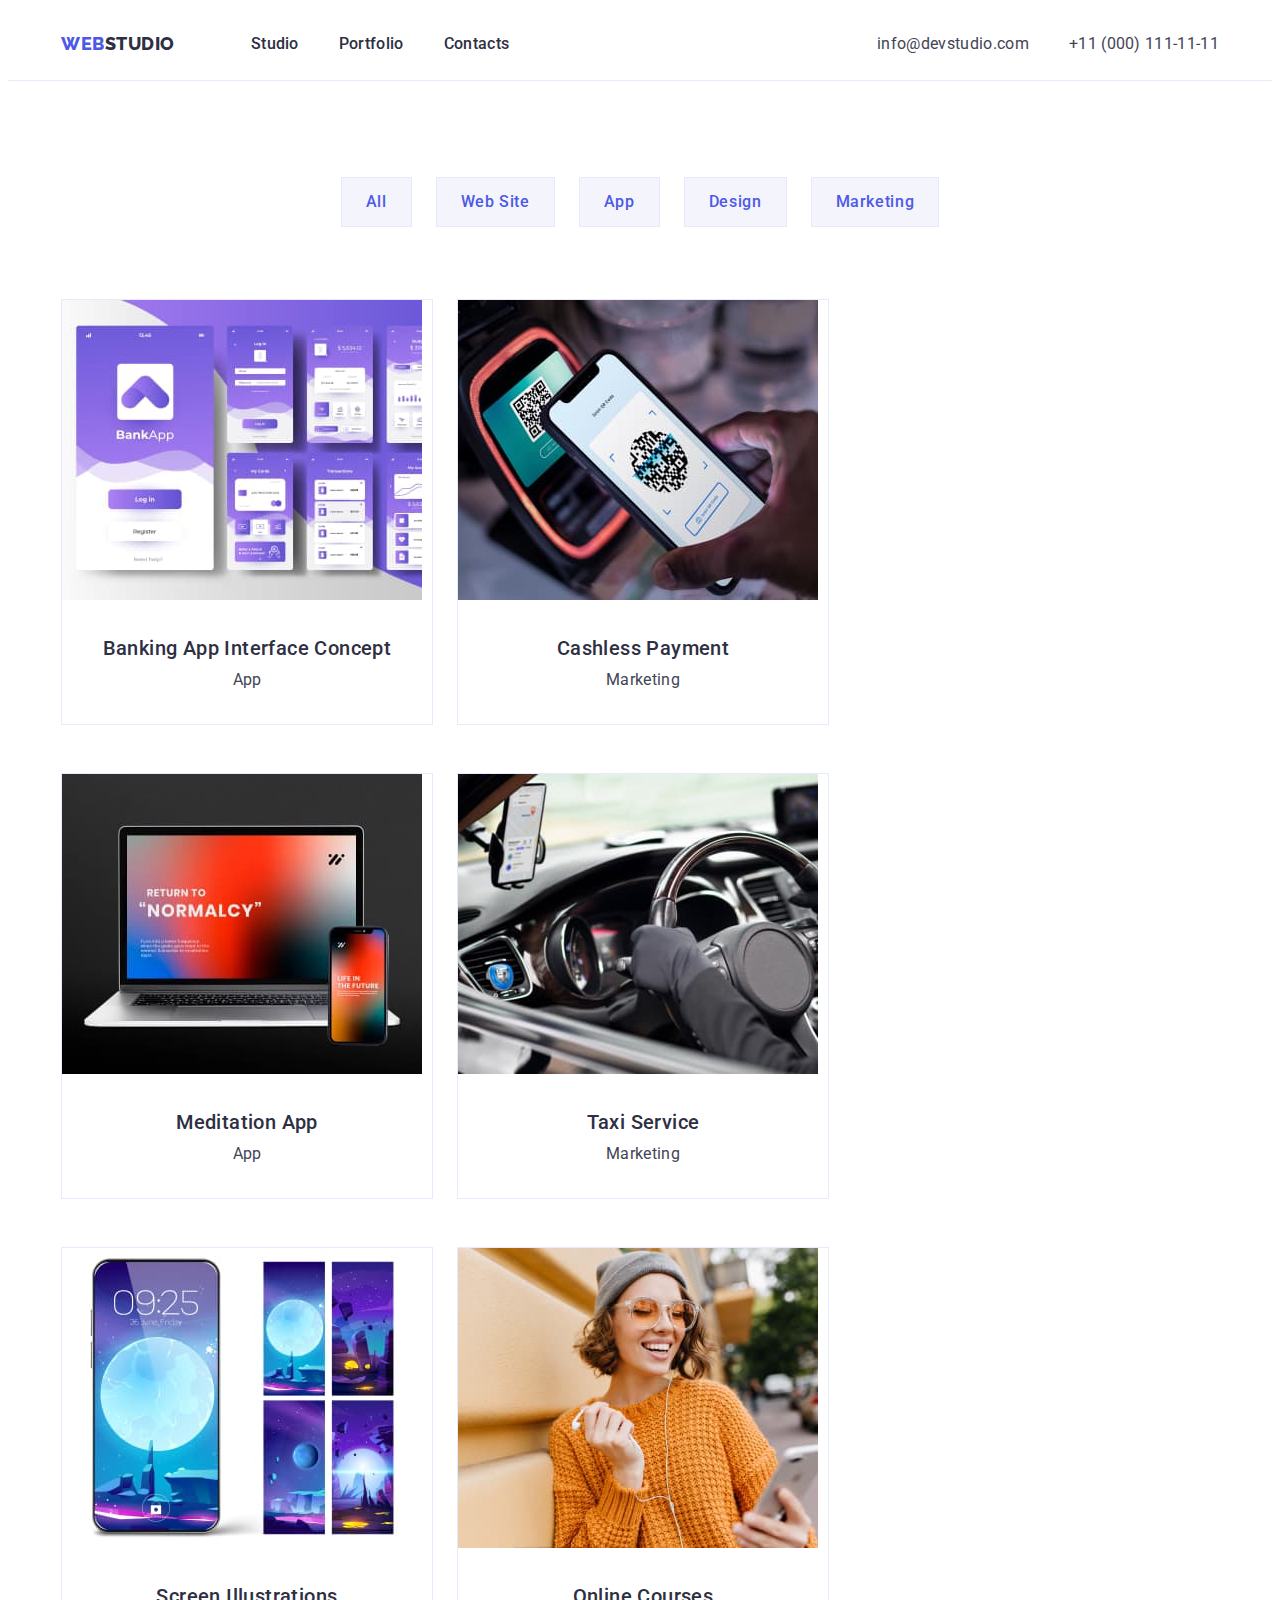
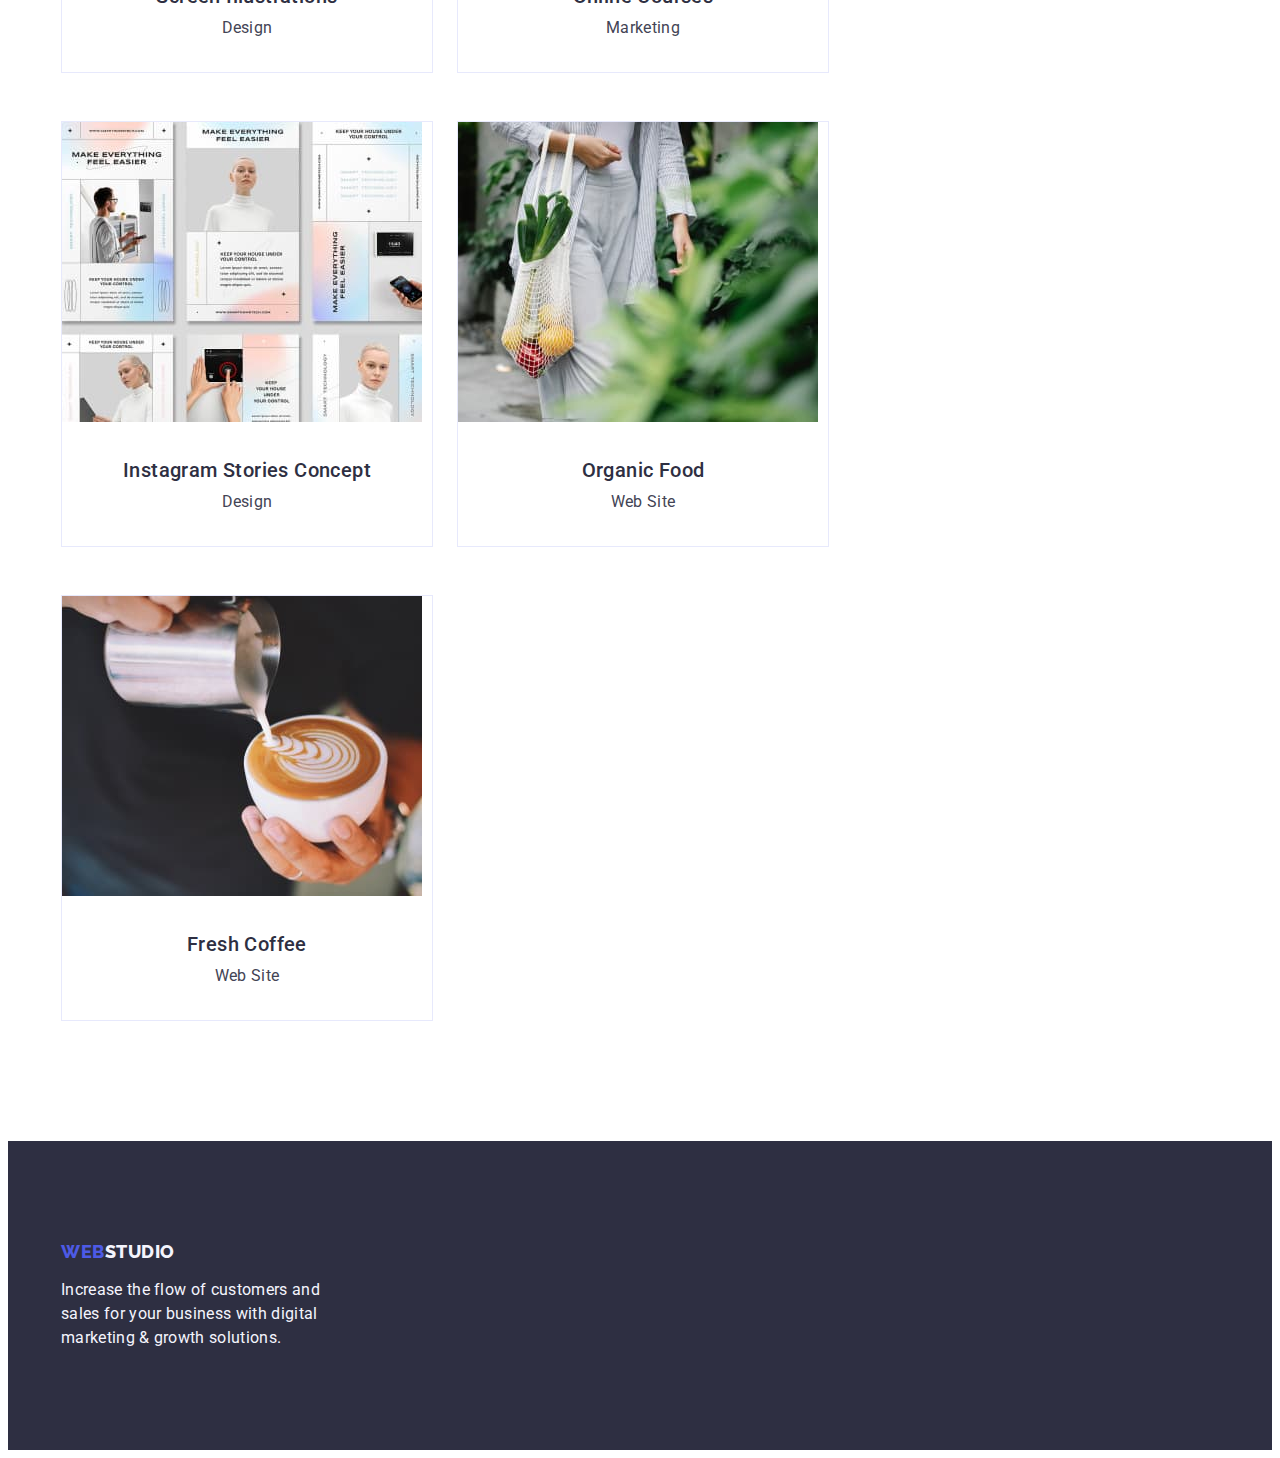
==== portfolio.html @ 0ecf893f "intermediate" ====
<!DOCTYPE html>
<html lang="en">
  <head>
    <meta charset="UTF-8" />
    <meta name="viewport" content="width=device-width, initial-scale=1.0" />
    <title>Portfolio</title>
    <link rel="preconnect" href="https://fonts.googleapis.com" />
    <link rel="preconnect" href="https://fonts.gstatic.com" crossorigin />
    <link
      href="https://fonts.googleapis.com/css2?family=Raleway:wght@800&family=Roboto:wght@400;500;700;900&display=swap"
      rel="stylesheet"
    />
    <link rel="stylesheet" href="./css/styles.css" />
  </head>
  <body>
    <header class="header">
      <div class="container header-container">
        <nav class="header-nav">
          <a class="header-logo link" href="./index.html"
            >Web<span class="header-logo-studio">Studio</span></a>
          <ul class="header-nav-list list">
            <li class="header-nav-item">
              <a class="header-nav-link link" href="./index.html">Studio</a>
            </li>
            <li class="header-nav-item">
              <a class="header-nav-link link" href="./portfolio.html"
                >Portfolio</a
              >
            </li>
            <li class="header-nav-item">
              <a class="header-nav-link link" href="">Contacts</a>
            </li>
          </ul>
        </nav>

        <address class="header-address">
          <ul class="header-address-list list">
            <li class="header-address-item">
              <a class="header-address-link link" href="mailto:info@devstudio.com"
                >info@devstudio.com</a
              >
            </li>
            <li class="header-address-item">
              <a class="header-address-link link" href="tel:+110001111111"
                >+11 (000) 111-11-11</a
              >
            </li>
          </ul>
        </address>
      </div>
    </header>

    <main>
      <section>
        <div class="container">
          <h1 class="visually-hidden">Catalog</h1>
          <div class="catalog-btn-wrap">
            <ul class="catalog-btn-list list">
              <li class="catalog-btn-item">
                <button class="catalog-btn" type="button">All</button>
              </li>
              <li class="catalog-btn-item">
                <button class="catalog-btn" type="button">Web Site</button>
              </li>
              <li class="catalog-btn-item">
                <button class="catalog-btn" type="button">App</button>
              </li>
              <li class="catalog-btn-item">
                <button class="catalog-btn" type="button">Design</button>
              </li>
              <li class="catalog-btn-item">
                <button class="catalog-btn" type="button">Marketing</button>
              </li>
            </ul>
          </div>

          <div class="catalog-project-wrap">
            <ul class="catalog-project-list list">
              <li class="catalog-project-item">
                <a class="cataloge-link link" href="">
                  <img
                    src="./images/project-1.jpg"
                    alt="Banking App Interface Concept"
                    width="360"
                    height="300"
                  />
                  <h2 class="catalog-project-title">
                    Banking App Interface Concept
                  </h2>
                  <p class="catalog-project-text">App</p>
                </a>
              </li>
              <li class="catalog-project-item">
                <a class="cataloge-link link" href="">
                  <img
                    src="./images/project-2.jpg"
                    alt="Cashless Payment"
                    width="360"
                    height="300"
                  />
                  <h2 class="catalog-project-title">Cashless Payment</h2>
                  <p class="catalog-project-text">Marketing</p>
                </a>
              </li>
              <li class="catalog-project-item">
                <a class="cataloge-link link" href="">
                  <img
                    src="./images/project-3.jpg"
                    alt="Meditation App"
                    width="360"
                    height="300"
                  />
                  <h2 class="catalog-project-title">Meditation App</h2>
                  <p class="catalog-project-text">App</p>
                </a>
              </li>
              <li class="catalog-project-item">
                <a class="cataloge-link link" href="">
                  <img
                    src="./images/project-4.jpg"
                    alt="Taxi Service"
                    width="360"
                    height="300"
                  />
                  <h2 class="catalog-project-title">Taxi Service</h2>
                  <p class="catalog-project-text">Marketing</p>
                </a>
              </li>
              <li class="catalog-project-item">
                <a class="cataloge-link link" href="">
                  <img
                    src="./images/project-5.jpg"
                    alt="Screen Illustrations"
                    width="360"
                    height="300"
                  />
                  <h2 class="catalog-project-title">Screen Illustrations</h2>
                  <p class="catalog-project-text">Design</p>
                </a>
              </li>
              <li class="catalog-project-item">
                <a class="cataloge-link link" href="">
                  <img
                    src="./images/project-6.jpg"
                    alt="Online Courses"
                    width="360"
                    height="300"
                  />
                  <h2 class="catalog-project-title">Online Courses</h2>
                  <p class="catalog-project-text">Marketing</p>
                </a>
              </li>
              <li class="catalog-project-item">
                <a class="cataloge-link link" href="">
                  <img
                    src="./images/project-7.jpg"
                    alt="Instagram Stories Concept"
                    width="360"
                    height="300"
                  />
                  <h2 class="catalog-project-title">Instagram Stories Concept</h2>
                  <p class="catalog-project-text">Design</p>
                </a>
              </li>
              <li class="catalog-project-item">
                <a class="cataloge-link link" href="">
                  <img
                    src="./images/project-8.jpg"
                    alt="Organic Food"
                    width="360"
                    height="300"
                  />
                  <h2 class="catalog-project-title">Organic Food</h2>
                  <p class="catalog-project-text">Web Site</p>
                </a>
              </li>
              <li class="catalog-project-item">
                <a class="cataloge-link link" href="">
                  <img
                    src="./images/project-9.jpg"
                    alt="Fresh Coffee"
                    width="360"
                    height="300"
                  />
                  <h2 class="catalog-project-title">Fresh Coffee</h2>
                  <p class="catalog-project-text">Web Site</p>
                </a>
              </li>
            </ul>
          </div>
        </div>
      </section>
    </main>

    <footer class="footer">
      <div class="container">
          <a class="footer-logo link" href="./index.html"
            >Web<span class="footer-logo-studio">Studio</span></a>
          <p class="footer-text">
            Increase the flow of customers and sales for your business with digital
            marketing & growth solutions.
        </p>
      </div>
    </footer>
  </body>
</html>
---- css/styles.css ----
:root {
  --primary-brand: #4d5ae5;
  --pressed-state: #404bbf;
  --dark: #2e2f42;
  --text: #434455;
  --subtle-text: #8e8f99;
  --accent: #e7e9fc;
  --light: #f4f4fd;
  --modal-overlay: #2e2f42;
  --white-background: #ffffff;
  --modal-background: #fcfcfc;
}

body {
  font-family: "Roboto", sans-serif;
  color: var(--text);
  background-color: var(--white-background);
}

p,
h1,
h2,
h3,
h4,
h5,
h6 {
  margin-top: 0;
  margin-bottom: 0;
}

ul {
  padding-left: 0;
  margin-top: 0;
  margin-bottom: 0;
}

button {
  font-family: "Roboto", sans-serif;
  cursor: pointer;
}

.container {
  width: 100%;
  max-width: 1158px;
  padding-left: 15px;
  padding-right: 15px;
  margin: 0 auto;
}

.link {
  text-decoration: none;
  color: var(--text);
}

.list {
  list-style: none;
}

.visually-hidden {
  position: absolute;
  width: 1px;
  height: 1px;
  margin: -1px;
  border: 0;
  padding: 0;
  white-space: nowrap;
  clip-path: inset(100%);
  clip: rect(0 0 0 0);
  overflow: hidden;
}

.header {
  padding-top: 24px;
  padding-bottom: 24px;
  border-bottom: 1px solid var(--accent);
  background: var(--white-background);
}

.header-container {
  display: flex;
  align-items: center;
}

.header-nav {
  display: flex;
  align-items: center;
}

.header-logo {
  color: var(--primary-brand);
  font-family: "Raleway", sans-serif;
  font-size: 18px;
  font-weight: 800;
  line-height: 1.17;
  letter-spacing: 0.03em;
  text-transform: uppercase;
  display: flex;
  align-items: center;
  margin-right: 76px;
}

.header-logo-studio {
  color: var(--dark);
}

.header-nav-list {
  display: flex;
  align-items: center;
  gap: 40px;
}

.header-nav-link {
  color: var(--dark);
  font-size: 16px;
  font-weight: 500;
  line-height: 1.5;
  letter-spacing: 0.02em;
}

.header-nav-link:hover,
.header-nav-link:focus {
  color: var(--pressed-state);
}

.header-address {
  font-style: normal;
  margin-left: auto;
}

.header-address-list {
  display: flex;
  align-items: center;
  gap: 40px;
}

.header-address-link {
  font-size: 16px;
  font-weight: 400;
  line-height: 1.5;
  letter-spacing: 0.02em;
}

.header-address-link:hover,
.header-address-link:focus {
  color: var(--pressed-state);
}

.hero-section {
  background-color: var(--dark);
  padding-top: 188px;
  padding-bottom: 188px;
}

.hero-title {
  color: var(--white-background);
  font-size: 56px;
  font-weight: 700;
  line-height: 1.07;
  letter-spacing: 0.02em;
  margin: 0 auto;
  max-width: 496px;
}

.hero-btn {
  color: var(--white-background);
  font-size: 16px;
  font-weight: 500;
  line-height: 1.5;
  letter-spacing: 0.04em;
  background-color: var(--primary-brand);
  padding: 16px 32px;
  display: block;
  margin: 0 auto;
  margin-top: 48px;
}

.hero-btn:hover,
.hero-btn:focus {
  background: var(--pressed-state);
}

.title {
  color: var(--dark);
  font-size: 36px;
  font-weight: 700;
  line-height: 1.11;
  letter-spacing: 0.02em;
  text-transform: capitalize;
  text-align: center;
}

.advantages {
  padding-top: 120px;
}

.advantages-list {
  display: flex;
  gap: 24px;
}

.advantages-item {
  width: calc((100% - 72px) / 4);
}

.advantages-title {
  color: var(--dark);
  font-size: 20px;
  font-weight: 500;
  line-height: 1.2;
  letter-spacing: 0.02em;
  margin-bottom: 8px;
}

.advantages-title:not(:first-child) {
  padding-left: 24px;
}

.advantages-text {
  color: var(--text);
  font-size: 16px;
  line-height: 1.5;
  letter-spacing: 0.02em;
}

.doing {
  padding-top: 120px;
  padding-bottom: 120px;
}

.doing-list {
  display: flex;
  gap: 24px;
}

.doing-item {
  width: calc((100% - 48px) / 3);
}

.doing-title {
  margin-bottom: 72px;
}

.our-team {
  background-color: var(--light);
  padding-bottom: 120px;
}

.our-team-title {
  padding-top: 120px;
  margin-bottom: 72px;
}

.our-team-list {
  display: flex;
  gap: 24px;
}

.our-team-item {
  background-color: var(--white-background);
  border-radius: 0px 0px 4px 4px;
  background: var(--white-background);
  box-shadow: 0px 2px 1px 0px rgba(46, 47, 66, 0.08),
    0px 1px 1px 0px rgba(46, 47, 66, 0.16),
    0px 1px 6px 0px rgba(46, 47, 66, 0.08);
  width: calc((100% - 24 * 3) / 4);
}

.our-team-list-title {
  color: var(--dark);
  font-size: 20px;
  font-weight: 500;
  line-height: 1.2;
  letter-spacing: 0.02em;
  padding-top: 32px;
  margin-bottom: 8px;
  text-align: center;
}

.our-team-list-text {
  color: var(--text);
  font-size: 16px;
  line-height: 1.5;
  letter-spacing: 0.02em;
  padding-bottom: 32px;
  text-align: center;
}

.footer {
  background-color: var(--dark);
  padding-top: 100px;
  padding-bottom: 100px;
}

.footer-logo {
  color: var(--primary-brand);
  font-family: "Raleway", sans-serif;
  font-size: 18px;
  font-weight: 800;
  line-height: 1.17;
  letter-spacing: 0.03em;
  text-transform: uppercase;
}

.footer-logo-studio {
  color: var(--light);
}

.footer-text {
  color: var(--light);
  font-size: 16px;
  line-height: 1.5;
  letter-spacing: 0.02em;
  padding-top: 16px;
  max-width: 264px;
}

.catalog-btn-wrap {
  padding-top: 96px;
  padding-bottom: 72px;
}

.catalog-btn-list {
  display: flex;
  justify-content: center;
  gap: 24px;
}

.catalog-btn {
  color: var(--primary-brand);
  text-align: center;
  font-size: 16px;
  font-weight: 500;
  line-height: 1.5;
  letter-spacing: 0.04em;
  border: 1px solid var(--accent);
  background-color: var(--light);
  display: flex;
  padding: 12px 24px;
  justify-content: center;
  align-items: center;
}

.catalog-btn:hover,
.catalog-btn:focus {
  color: var(--white-background);
  background-color: var(--pressed-state);
}

.catalog-project-list {
  display: flex;
  flex-wrap: wrap;
  gap: 48px 24px;
}

.catalog-project-item {
  border: 1px solid var(--accent);
  background: var(--white-background);
  width: calc((100% - 48px) / 3);
}

.catalog-project-wrap {
  padding-bottom: 120px;
}

.catalog-project-title {
  color: var(--dark);
  font-size: 20px;
  font-weight: 500;
  line-height: 1.2;
  letter-spacing: 0.02em;
  padding-top: 32px;
  padding-bottom: 8px;
  text-align: center;
}

.catalog-project-text {
  color: var(--text);
  font-size: 16px;
  line-height: 1.5;
  letter-spacing: 0.02em;
  padding-bottom: 32px;
  text-align: center;
}
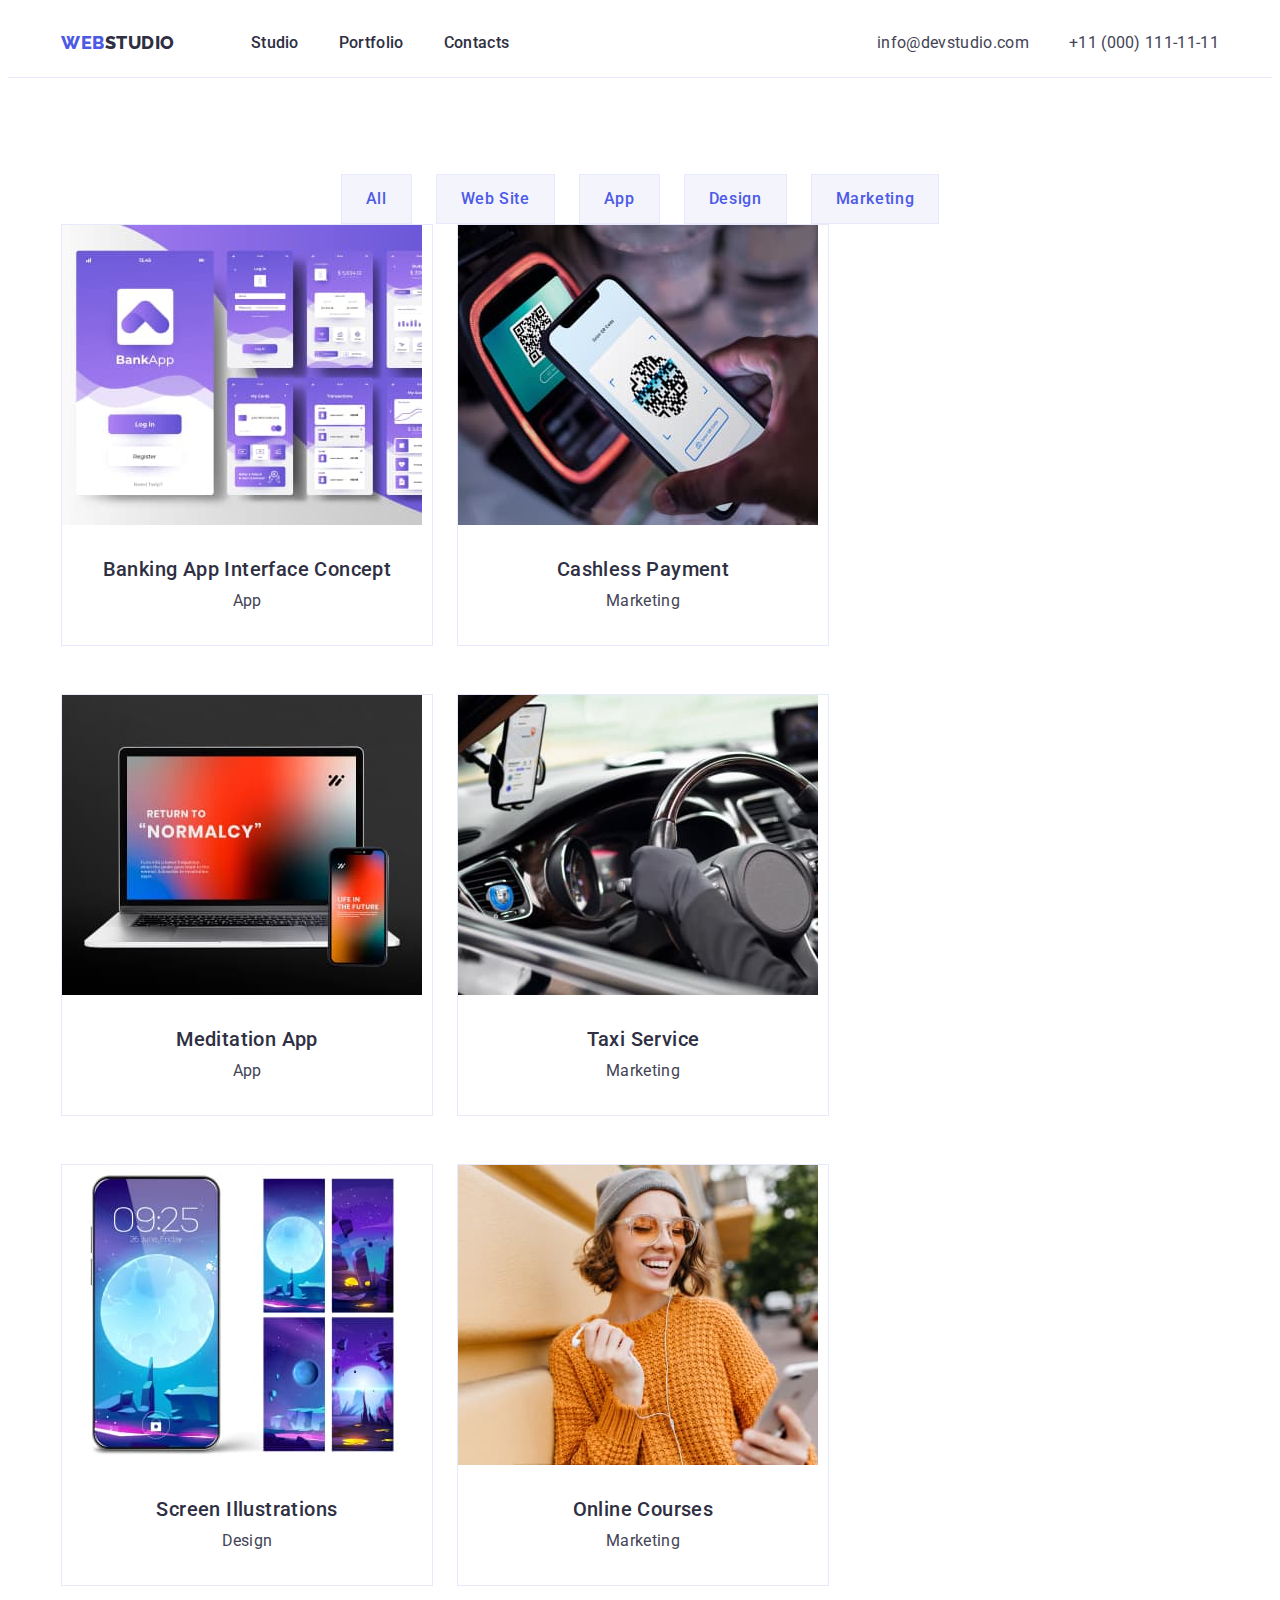
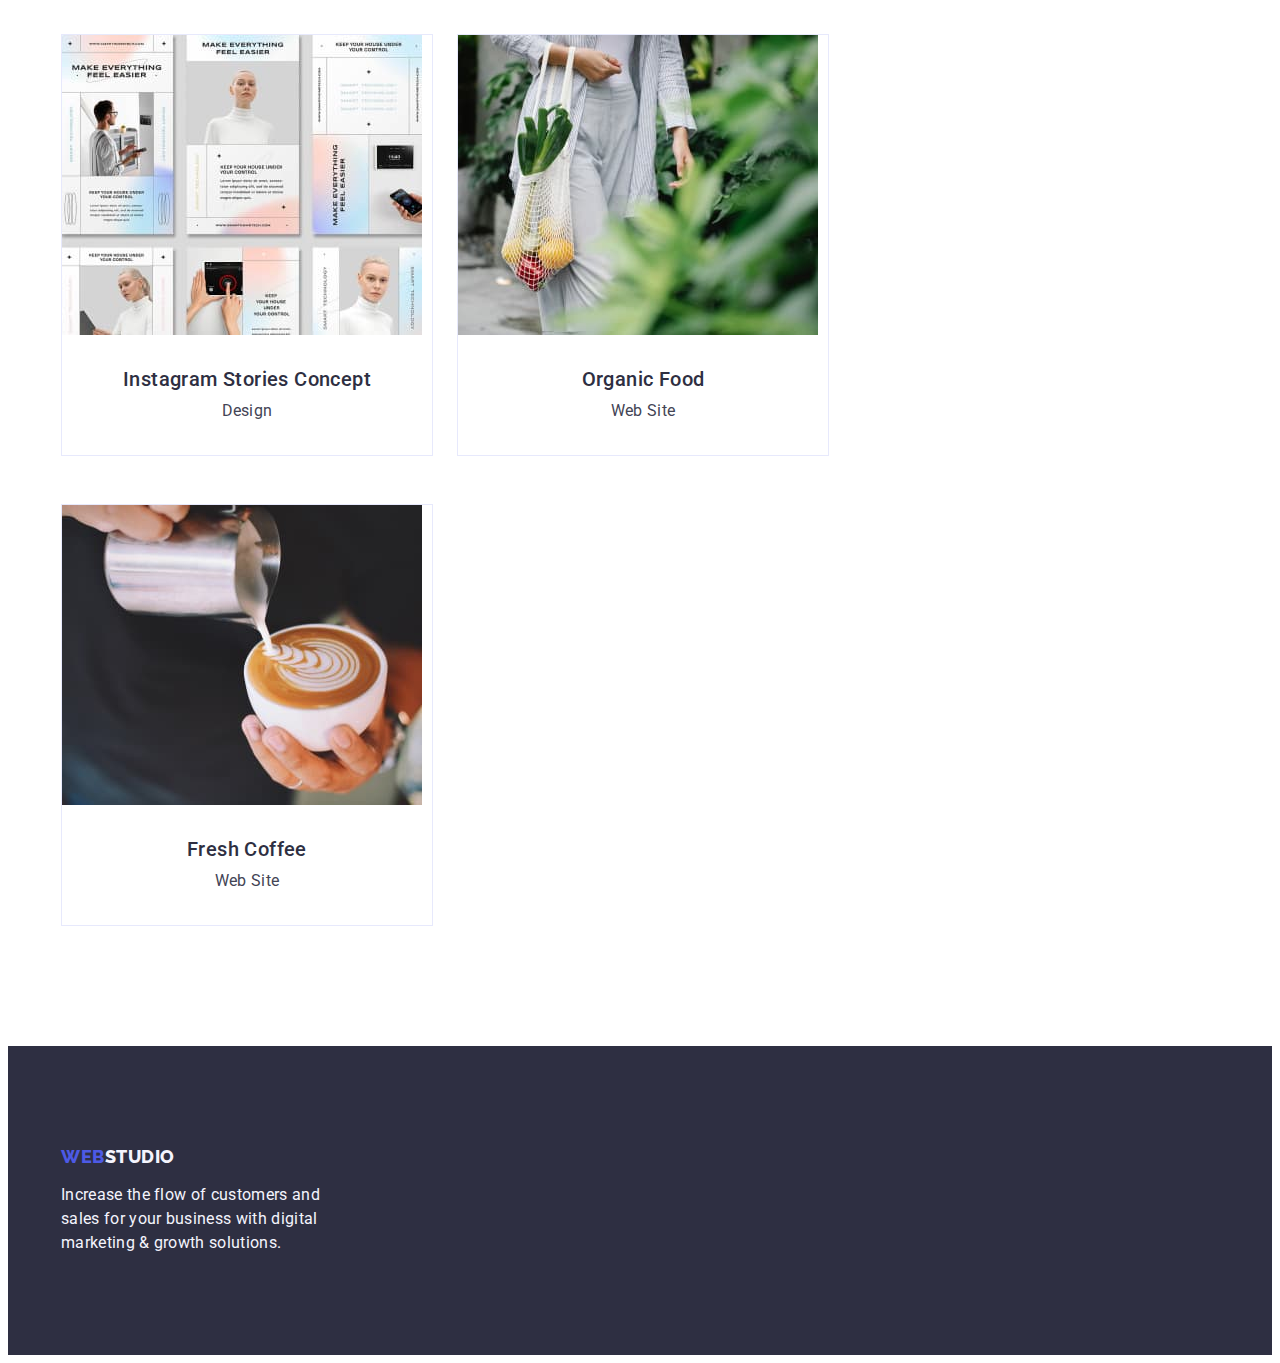
==== commit 58de4b6f: "corrected" ====
--- a/portfolio.html
+++ b/portfolio.html
@@ -10,14 +10,23 @@
       href="https://fonts.googleapis.com/css2?family=Raleway:wght@800&family=Roboto:wght@400;500;700;900&display=swap"
       rel="stylesheet"
     />
+    <link
+      rel="stylesheet"
+      href="https://cdnjs.cloudflare.com/ajax/libs/modern-normalize/2.0.0/modern-normalize.min.css"
+      integrity="sha512-4xo8blKMVCiXpTaLzQSLSw3KFOVPWhm/TRtuPVc4WG6kUgjH6J03IBuG7JZPkcWMxJ5huwaBpOpnwYElP/m6wg=="
+      crossorigin="anonymous"
+      referrerpolicy="no-referrer"
+    />
     <link rel="stylesheet" href="./css/styles.css" />
   </head>
+
   <body>
     <header class="header">
       <div class="container header-container">
         <nav class="header-nav">
           <a class="header-logo link" href="./index.html"
-            >Web<span class="header-logo-studio">Studio</span></a>
+            >Web<span class="header-logo-studio">Studio</span></a
+          >
           <ul class="header-nav-list list">
             <li class="header-nav-item">
               <a class="header-nav-link link" href="./index.html">Studio</a>
@@ -36,7 +45,9 @@
         <address class="header-address">
           <ul class="header-address-list list">
             <li class="header-address-item">
-              <a class="header-address-link link" href="mailto:info@devstudio.com"
+              <a
+                class="header-address-link link"
+                href="mailto:info@devstudio.com"
                 >info@devstudio.com</a
               >
             </li>
@@ -51,154 +62,151 @@
     </header>
 
     <main>
-      <section>
+      <section class="catalog-section">
         <div class="container">
           <h1 class="visually-hidden">Catalog</h1>
-          <div class="catalog-btn-wrap">
-            <ul class="catalog-btn-list list">
-              <li class="catalog-btn-item">
-                <button class="catalog-btn" type="button">All</button>
-              </li>
-              <li class="catalog-btn-item">
-                <button class="catalog-btn" type="button">Web Site</button>
-              </li>
-              <li class="catalog-btn-item">
-                <button class="catalog-btn" type="button">App</button>
-              </li>
-              <li class="catalog-btn-item">
-                <button class="catalog-btn" type="button">Design</button>
-              </li>
-              <li class="catalog-btn-item">
-                <button class="catalog-btn" type="button">Marketing</button>
-              </li>
-            </ul>
-          </div>
-
-          <div class="catalog-project-wrap">
-            <ul class="catalog-project-list list">
-              <li class="catalog-project-item">
-                <a class="cataloge-link link" href="">
-                  <img
-                    src="./images/project-1.jpg"
-                    alt="Banking App Interface Concept"
-                    width="360"
-                    height="300"
-                  />
-                  <h2 class="catalog-project-title">
-                    Banking App Interface Concept
-                  </h2>
-                  <p class="catalog-project-text">App</p>
-                </a>
-              </li>
-              <li class="catalog-project-item">
-                <a class="cataloge-link link" href="">
-                  <img
-                    src="./images/project-2.jpg"
-                    alt="Cashless Payment"
-                    width="360"
-                    height="300"
-                  />
-                  <h2 class="catalog-project-title">Cashless Payment</h2>
-                  <p class="catalog-project-text">Marketing</p>
-                </a>
-              </li>
-              <li class="catalog-project-item">
-                <a class="cataloge-link link" href="">
-                  <img
-                    src="./images/project-3.jpg"
-                    alt="Meditation App"
-                    width="360"
-                    height="300"
-                  />
-                  <h2 class="catalog-project-title">Meditation App</h2>
-                  <p class="catalog-project-text">App</p>
-                </a>
-              </li>
-              <li class="catalog-project-item">
-                <a class="cataloge-link link" href="">
-                  <img
-                    src="./images/project-4.jpg"
-                    alt="Taxi Service"
-                    width="360"
-                    height="300"
-                  />
-                  <h2 class="catalog-project-title">Taxi Service</h2>
-                  <p class="catalog-project-text">Marketing</p>
-                </a>
-              </li>
-              <li class="catalog-project-item">
-                <a class="cataloge-link link" href="">
-                  <img
-                    src="./images/project-5.jpg"
-                    alt="Screen Illustrations"
-                    width="360"
-                    height="300"
-                  />
-                  <h2 class="catalog-project-title">Screen Illustrations</h2>
-                  <p class="catalog-project-text">Design</p>
-                </a>
-              </li>
-              <li class="catalog-project-item">
-                <a class="cataloge-link link" href="">
-                  <img
-                    src="./images/project-6.jpg"
-                    alt="Online Courses"
-                    width="360"
-                    height="300"
-                  />
-                  <h2 class="catalog-project-title">Online Courses</h2>
-                  <p class="catalog-project-text">Marketing</p>
-                </a>
-              </li>
-              <li class="catalog-project-item">
-                <a class="cataloge-link link" href="">
-                  <img
-                    src="./images/project-7.jpg"
-                    alt="Instagram Stories Concept"
-                    width="360"
-                    height="300"
-                  />
-                  <h2 class="catalog-project-title">Instagram Stories Concept</h2>
-                  <p class="catalog-project-text">Design</p>
-                </a>
-              </li>
-              <li class="catalog-project-item">
-                <a class="cataloge-link link" href="">
-                  <img
-                    src="./images/project-8.jpg"
-                    alt="Organic Food"
-                    width="360"
-                    height="300"
-                  />
-                  <h2 class="catalog-project-title">Organic Food</h2>
-                  <p class="catalog-project-text">Web Site</p>
-                </a>
-              </li>
-              <li class="catalog-project-item">
-                <a class="cataloge-link link" href="">
-                  <img
-                    src="./images/project-9.jpg"
-                    alt="Fresh Coffee"
-                    width="360"
-                    height="300"
-                  />
-                  <h2 class="catalog-project-title">Fresh Coffee</h2>
-                  <p class="catalog-project-text">Web Site</p>
-                </a>
-              </li>
-            </ul>
-          </div>
+          <ul class="catalog-btn-list list">
+            <li class="catalog-btn-item">
+              <button class="catalog-btn" type="button">All</button>
+            </li>
+            <li class="catalog-btn-item">
+              <button class="catalog-btn" type="button">Web Site</button>
+            </li>
+            <li class="catalog-btn-item">
+              <button class="catalog-btn" type="button">App</button>
+            </li>
+            <li class="catalog-btn-item">
+              <button class="catalog-btn" type="button">Design</button>
+            </li>
+            <li class="catalog-btn-item">
+              <button class="catalog-btn" type="button">Marketing</button>
+            </li>
+          </ul>
+
+          <ul class="catalog-project-list list">
+            <li class="catalog-project-item">
+              <a class="cataloge-link link" href="">
+                <img
+                  src="./images/project-1.jpg"
+                  alt="Banking App Interface Concept"
+                  width="360"
+                  height="300"
+                />
+                <h2 class="catalog-project-title">
+                  Banking App Interface Concept
+                </h2>
+                <p class="catalog-project-text">App</p>
+              </a>
+            </li>
+            <li class="catalog-project-item">
+              <a class="cataloge-link link" href="">
+                <img
+                  src="./images/project-2.jpg"
+                  alt="Cashless Payment"
+                  width="360"
+                  height="300"
+                />
+                <h2 class="catalog-project-title">Cashless Payment</h2>
+                <p class="catalog-project-text">Marketing</p>
+              </a>
+            </li>
+            <li class="catalog-project-item">
+              <a class="cataloge-link link" href="">
+                <img
+                  src="./images/project-3.jpg"
+                  alt="Meditation App"
+                  width="360"
+                  height="300"
+                />
+                <h2 class="catalog-project-title">Meditation App</h2>
+                <p class="catalog-project-text">App</p>
+              </a>
+            </li>
+            <li class="catalog-project-item">
+              <a class="cataloge-link link" href="">
+                <img
+                  src="./images/project-4.jpg"
+                  alt="Taxi Service"
+                  width="360"
+                  height="300"
+                />
+                <h2 class="catalog-project-title">Taxi Service</h2>
+                <p class="catalog-project-text">Marketing</p>
+              </a>
+            </li>
+            <li class="catalog-project-item">
+              <a class="cataloge-link link" href="">
+                <img
+                  src="./images/project-5.jpg"
+                  alt="Screen Illustrations"
+                  width="360"
+                  height="300"
+                />
+                <h2 class="catalog-project-title">Screen Illustrations</h2>
+                <p class="catalog-project-text">Design</p>
+              </a>
+            </li>
+            <li class="catalog-project-item">
+              <a class="cataloge-link link" href="">
+                <img
+                  src="./images/project-6.jpg"
+                  alt="Online Courses"
+                  width="360"
+                  height="300"
+                />
+                <h2 class="catalog-project-title">Online Courses</h2>
+                <p class="catalog-project-text">Marketing</p>
+              </a>
+            </li>
+            <li class="catalog-project-item">
+              <a class="cataloge-link link" href="">
+                <img
+                  src="./images/project-7.jpg"
+                  alt="Instagram Stories Concept"
+                  width="360"
+                  height="300"
+                />
+                <h2 class="catalog-project-title">Instagram Stories Concept</h2>
+                <p class="catalog-project-text">Design</p>
+              </a>
+            </li>
+            <li class="catalog-project-item">
+              <a class="cataloge-link link" href="">
+                <img
+                  src="./images/project-8.jpg"
+                  alt="Organic Food"
+                  width="360"
+                  height="300"
+                />
+                <h2 class="catalog-project-title">Organic Food</h2>
+                <p class="catalog-project-text">Web Site</p>
+              </a>
+            </li>
+            <li class="catalog-project-item">
+              <a class="cataloge-link link" href="">
+                <img
+                  src="./images/project-9.jpg"
+                  alt="Fresh Coffee"
+                  width="360"
+                  height="300"
+                />
+                <h2 class="catalog-project-title">Fresh Coffee</h2>
+                <p class="catalog-project-text">Web Site</p>
+              </a>
+            </li>
+          </ul>
         </div>
       </section>
     </main>
 
     <footer class="footer">
       <div class="container">
-          <a class="footer-logo link" href="./index.html"
-            >Web<span class="footer-logo-studio">Studio</span></a>
-          <p class="footer-text">
-            Increase the flow of customers and sales for your business with digital
-            marketing & growth solutions.
+        <a class="footer-logo link" href="./index.html"
+          >Web<span class="footer-logo-studio">Studio</span></a
+        >
+        <p class="footer-text">
+          Increase the flow of customers and sales for your business with
+          digital marketing & growth solutions.
         </p>
       </div>
     </footer>
--- a/css/styles.css
+++ b/css/styles.css
@@ -39,6 +39,10 @@
   cursor: pointer;
 }
 
+img {
+  display: block;
+}
+
 .container {
   width: 100%;
   max-width: 1158px;
@@ -70,8 +74,6 @@
 }
 
 .header {
-  padding-top: 24px;
-  padding-bottom: 24px;
   border-bottom: 1px solid var(--accent);
   background: var(--white-background);
 }
@@ -97,6 +99,8 @@
   display: flex;
   align-items: center;
   margin-right: 76px;
+  padding-top: 24px;
+  padding-bottom: 24px;
 }
 
 .header-logo-studio {
@@ -191,6 +195,7 @@
 
 .advantages {
   padding-top: 120px;
+  padding-bottom: 120px;
 }
 
 .advantages-list {
@@ -223,7 +228,6 @@
 }
 
 .doing {
-  padding-top: 120px;
   padding-bottom: 120px;
 }
 
@@ -242,6 +246,7 @@
 
 .our-team {
   background-color: var(--light);
+  padding-top: 120px;
   padding-bottom: 120px;
 }
 
@@ -265,15 +270,19 @@
   width: calc((100% - 24 * 3) / 4);
 }
 
+.our-team-list-info {
+  padding-top: 32px;
+  padding-bottom: 32px;
+  text-align: center;
+}
+
 .our-team-list-title {
   color: var(--dark);
   font-size: 20px;
   font-weight: 500;
   line-height: 1.2;
   letter-spacing: 0.02em;
-  padding-top: 32px;
   margin-bottom: 8px;
-  text-align: center;
 }
 
 .our-team-list-text {
@@ -281,8 +290,6 @@
   font-size: 16px;
   line-height: 1.5;
   letter-spacing: 0.02em;
-  padding-bottom: 32px;
-  text-align: center;
 }
 
 .footer {
@@ -299,6 +306,8 @@
   line-height: 1.17;
   letter-spacing: 0.03em;
   text-transform: uppercase;
+  display: inline-block;
+  margin-bottom: 16px;
 }
 
 .footer-logo-studio {
@@ -310,13 +319,12 @@
   font-size: 16px;
   line-height: 1.5;
   letter-spacing: 0.02em;
-  padding-top: 16px;
   max-width: 264px;
 }
 
-.catalog-btn-wrap {
+.catalog-section {
   padding-top: 96px;
-  padding-bottom: 72px;
+  padding-bottom: 120px;
 }
 
 .catalog-btn-list {
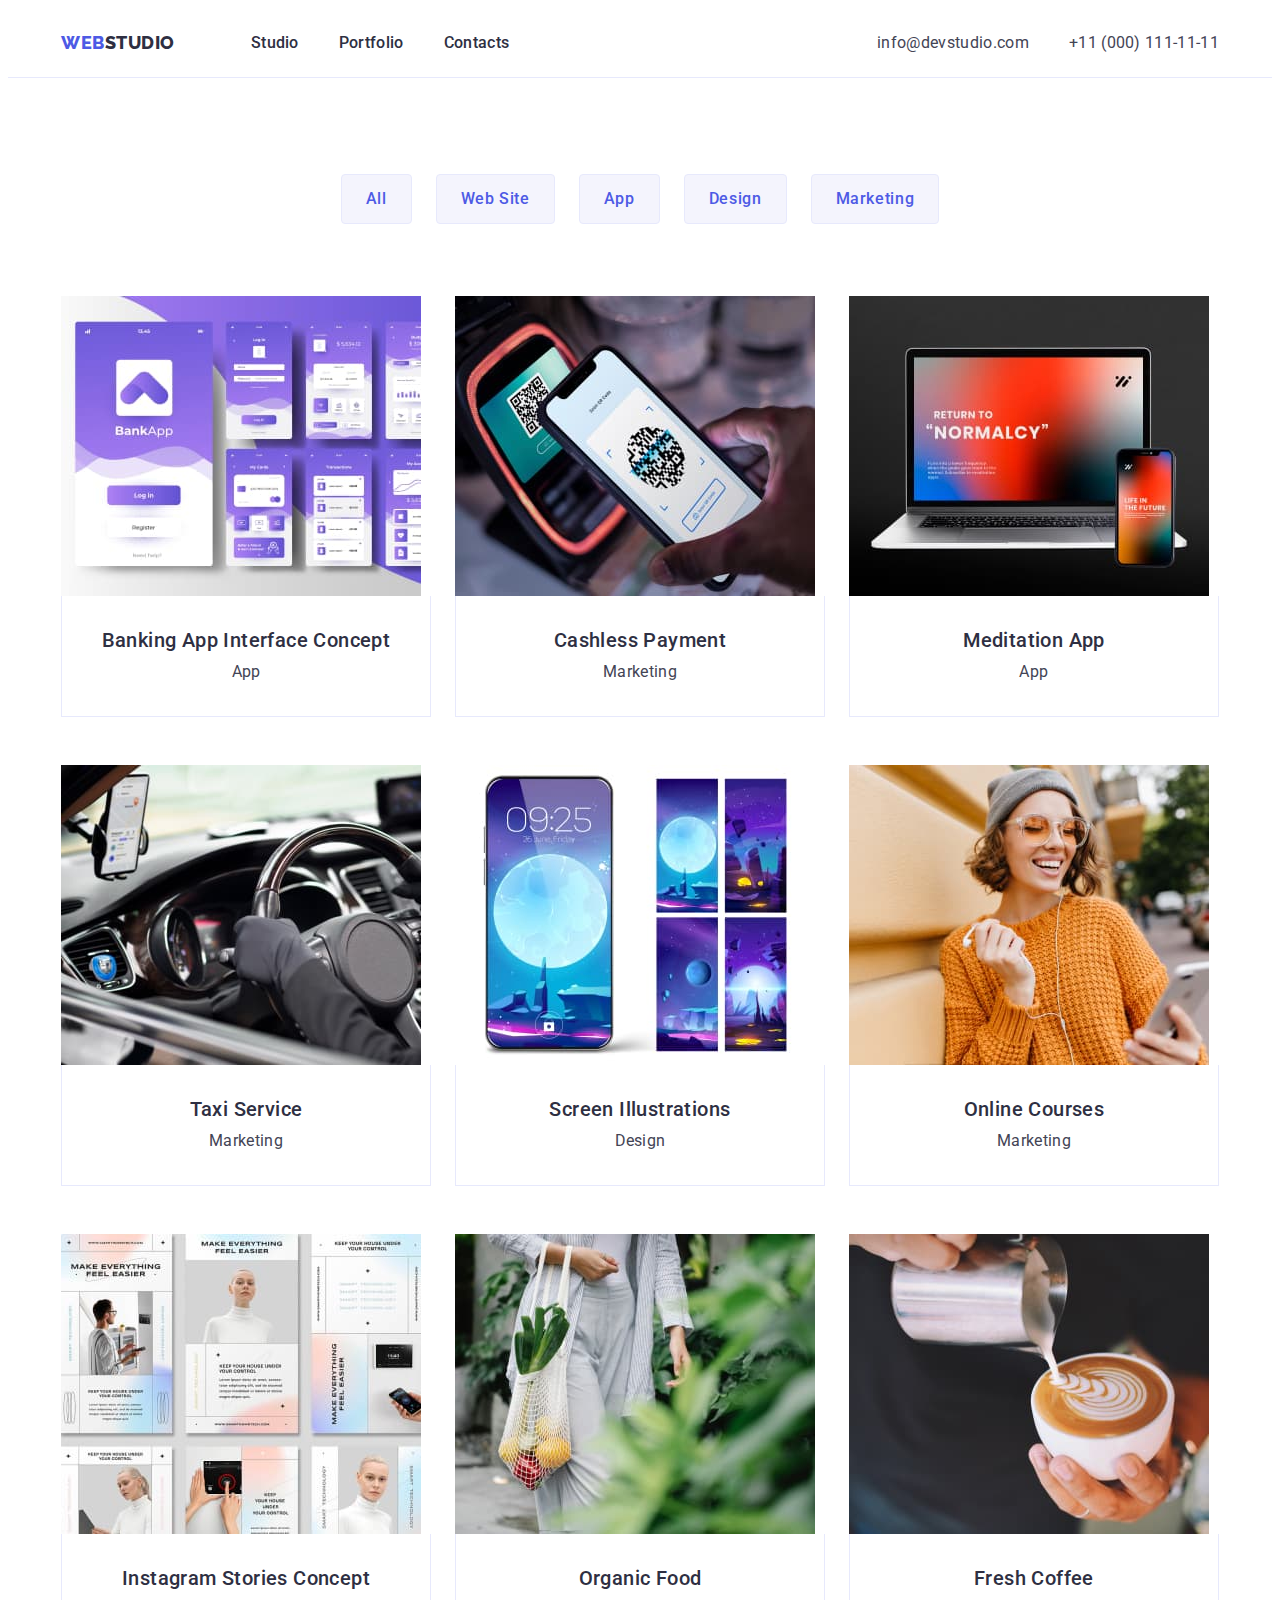
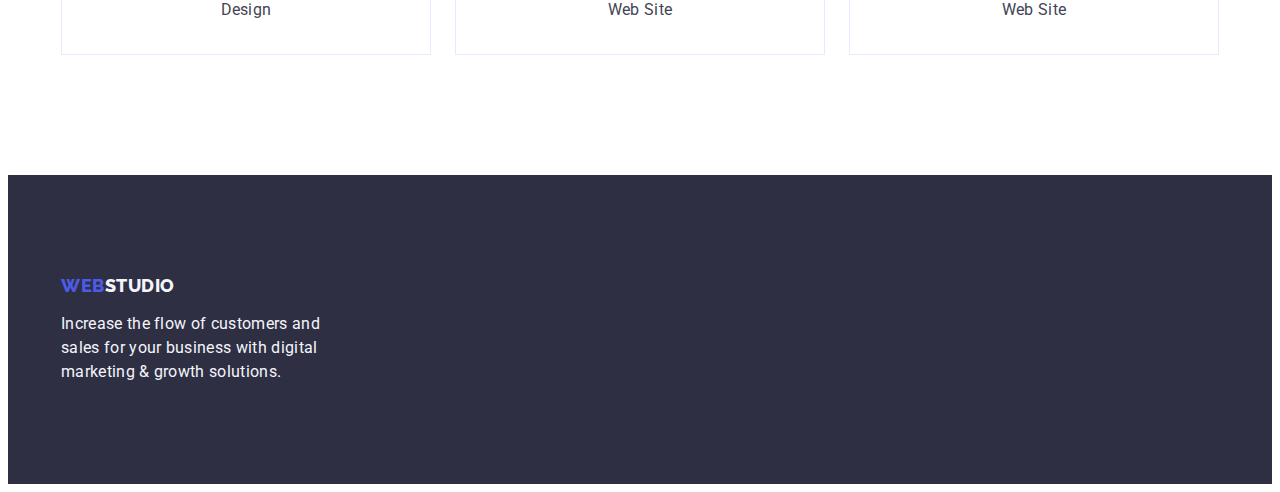
==== commit a186cdcb: "corrected" ====
--- a/portfolio.html
+++ b/portfolio.html
@@ -92,10 +92,12 @@
                   width="360"
                   height="300"
                 />
-                <h2 class="catalog-project-title">
-                  Banking App Interface Concept
-                </h2>
-                <p class="catalog-project-text">App</p>
+                <div class="catalog-project">
+                  <h2 class="catalog-project-title">
+                    Banking App Interface Concept
+                  </h2>
+                  <p class="catalog-project-text">App</p>
+                </div>
               </a>
             </li>
             <li class="catalog-project-item">
@@ -106,8 +108,10 @@
                   width="360"
                   height="300"
                 />
-                <h2 class="catalog-project-title">Cashless Payment</h2>
-                <p class="catalog-project-text">Marketing</p>
+                <div class="catalog-project">
+                  <h2 class="catalog-project-title">Cashless Payment</h2>
+                  <p class="catalog-project-text">Marketing</p>
+                </div>
               </a>
             </li>
             <li class="catalog-project-item">
@@ -118,8 +122,10 @@
                   width="360"
                   height="300"
                 />
-                <h2 class="catalog-project-title">Meditation App</h2>
-                <p class="catalog-project-text">App</p>
+                <div class="catalog-project">
+                  <h2 class="catalog-project-title">Meditation App</h2>
+                  <p class="catalog-project-text">App</p>
+                </div>
               </a>
             </li>
             <li class="catalog-project-item">
@@ -130,8 +136,10 @@
                   width="360"
                   height="300"
                 />
-                <h2 class="catalog-project-title">Taxi Service</h2>
-                <p class="catalog-project-text">Marketing</p>
+                <div class="catalog-project">
+                  <h2 class="catalog-project-title">Taxi Service</h2>
+                  <p class="catalog-project-text">Marketing</p>
+                </div>
               </a>
             </li>
             <li class="catalog-project-item">
@@ -142,8 +150,10 @@
                   width="360"
                   height="300"
                 />
-                <h2 class="catalog-project-title">Screen Illustrations</h2>
-                <p class="catalog-project-text">Design</p>
+                <div class="catalog-project">
+                  <h2 class="catalog-project-title">Screen Illustrations</h2>
+                  <p class="catalog-project-text">Design</p>
+                </div>
               </a>
             </li>
             <li class="catalog-project-item">
@@ -154,8 +164,10 @@
                   width="360"
                   height="300"
                 />
-                <h2 class="catalog-project-title">Online Courses</h2>
-                <p class="catalog-project-text">Marketing</p>
+                <div class="catalog-project">
+                  <h2 class="catalog-project-title">Online Courses</h2>
+                  <p class="catalog-project-text">Marketing</p>
+                </div>
               </a>
             </li>
             <li class="catalog-project-item">
@@ -166,8 +178,10 @@
                   width="360"
                   height="300"
                 />
-                <h2 class="catalog-project-title">Instagram Stories Concept</h2>
-                <p class="catalog-project-text">Design</p>
+                <div class="catalog-project">
+                  <h2 class="catalog-project-title">Instagram Stories Concept</h2>
+                  <p class="catalog-project-text">Design</p>
+                </div>
               </a>
             </li>
             <li class="catalog-project-item">
@@ -178,8 +192,10 @@
                   width="360"
                   height="300"
                 />
-                <h2 class="catalog-project-title">Organic Food</h2>
-                <p class="catalog-project-text">Web Site</p>
+                <div class="catalog-project">
+                  <h2 class="catalog-project-title">Organic Food</h2>
+                  <p class="catalog-project-text">Web Site</p>
+                </div>
               </a>
             </li>
             <li class="catalog-project-item">
@@ -190,8 +206,10 @@
                   width="360"
                   height="300"
                 />
-                <h2 class="catalog-project-title">Fresh Coffee</h2>
-                <p class="catalog-project-text">Web Site</p>
+                <div class="catalog-project">
+                  <h2 class="catalog-project-title">Fresh Coffee</h2>
+                  <p class="catalog-project-text">Web Site</p>
+                </div>
               </a>
             </li>
           </ul>
--- a/css/styles.css
+++ b/css/styles.css
@@ -176,6 +176,10 @@
   display: block;
   margin: 0 auto;
   margin-top: 48px;
+  min-width: 169px;
+  height: 56px;
+  border: none;
+  border-radius: 4px;
 }
 
 .hero-btn:hover,
@@ -331,6 +335,7 @@
   display: flex;
   justify-content: center;
   gap: 24px;
+  margin-bottom: 72px;
 }
 
 .catalog-btn {
@@ -346,12 +351,20 @@
   padding: 12px 24px;
   justify-content: center;
   align-items: center;
+  border-radius: 4px;
 }
 
 .catalog-btn:hover,
 .catalog-btn:focus {
   color: var(--white-background);
   background-color: var(--pressed-state);
+  border: 1px solid transparent;
+}
+
+.catalog-project {
+  padding: 32px 16px;
+  border: 1px solid var(--accent);
+  border-top: none;
 }
 
 .catalog-project-list {
@@ -361,7 +374,6 @@
 }
 
 .catalog-project-item {
-  border: 1px solid var(--accent);
   background: var(--white-background);
   width: calc((100% - 48px) / 3);
 }
@@ -376,8 +388,7 @@
   font-weight: 500;
   line-height: 1.2;
   letter-spacing: 0.02em;
-  padding-top: 32px;
-  padding-bottom: 8px;
+  margin-bottom: 8px;
   text-align: center;
 }
 
@@ -386,6 +397,5 @@
   font-size: 16px;
   line-height: 1.5;
   letter-spacing: 0.02em;
-  padding-bottom: 32px;
   text-align: center;
 }
